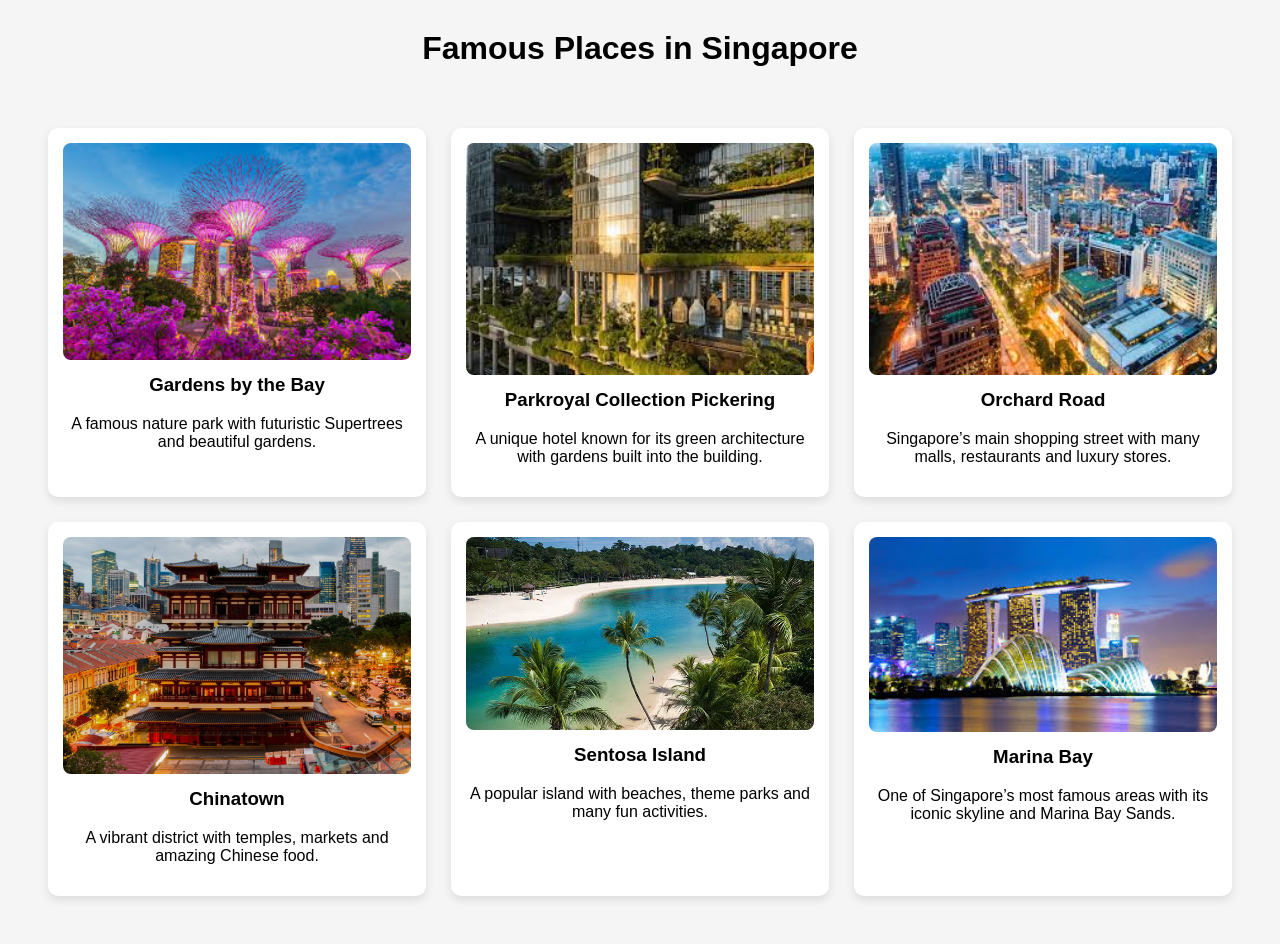
==== index.html @ ec0d8903 "Bilder Einfügen. Complexere Gestaltung mit ChatGPT" ====
<!DOCTYPE html>
<html lang="en"
<head>
<title>Places in Singapore</title>

<style>

body{
    font-family: Arial, sans-serif;
    text-align: center;
    background-color: #f5f5f5;
}

h1{
    margin-top: 30px;
}

.grid{
    display: grid;
    grid-template-columns: repeat(3, 1fr);
    gap: 25px;
    padding: 40px;
}

.place{
    background: white;
    padding: 15px;
    border-radius: 10px;
    box-shadow: 0px 4px 10px rgba(0,0,0,0.1);
}

.place img{
    width: 100%;
    border-radius: 8px;
    transition: transform 0.3s ease;
}

/* Hover effect */
.place img:hover{
    transform: scale(1.08);
}

h3{
    margin-top: 10px;
}

</style>

</head>

<body>

<h1>Famous Places in Singapore</h1>

<div class="grid">

<div class="place">
<img src="images/Garden-by-the-Bay.jpeg" alt="Gardens by the Bay">
<h3>Gardens by the Bay</h3>
<p>A famous nature park with futuristic Supertrees and beautiful gardens.</p>
</div>

<div class="place">
<img src="images/Parkroyal-Collection-Pickering.jpeg" alt="Parkroyal Collection Pickering">
<h3>Parkroyal Collection Pickering</h3>
<p>A unique hotel known for its green architecture with gardens built into the building.</p>
</div>

<div class="place">
<img src="images/Orchard-Road.jpeg" alt="Orchard Road">
<h3>Orchard Road</h3>
<p>Singapore’s main shopping street with many malls, restaurants and luxury stores.</p>
</div>

<div class="place">
<img src="images/Chinatown.jpg" alt="Chinatown">
<h3>Chinatown</h3>
<p>A vibrant district with temples, markets and amazing Chinese food.</p>
</div>

<div class="place">
<img src="images/Sentosa-Island.jpg.avif" alt="Sentosa Island">
<h3>Sentosa Island</h3>
<p>A popular island with beaches, theme parks and many fun activities.</p>
</div>

<div class="place">
<img src="images/Marina-Bay.jpeg" alt="Marina Bay">
<h3>Marina Bay</h3>
<p>One of Singapore’s most famous areas with its iconic skyline and Marina Bay Sands.</p>
</div>

</div>

</body>
</html>
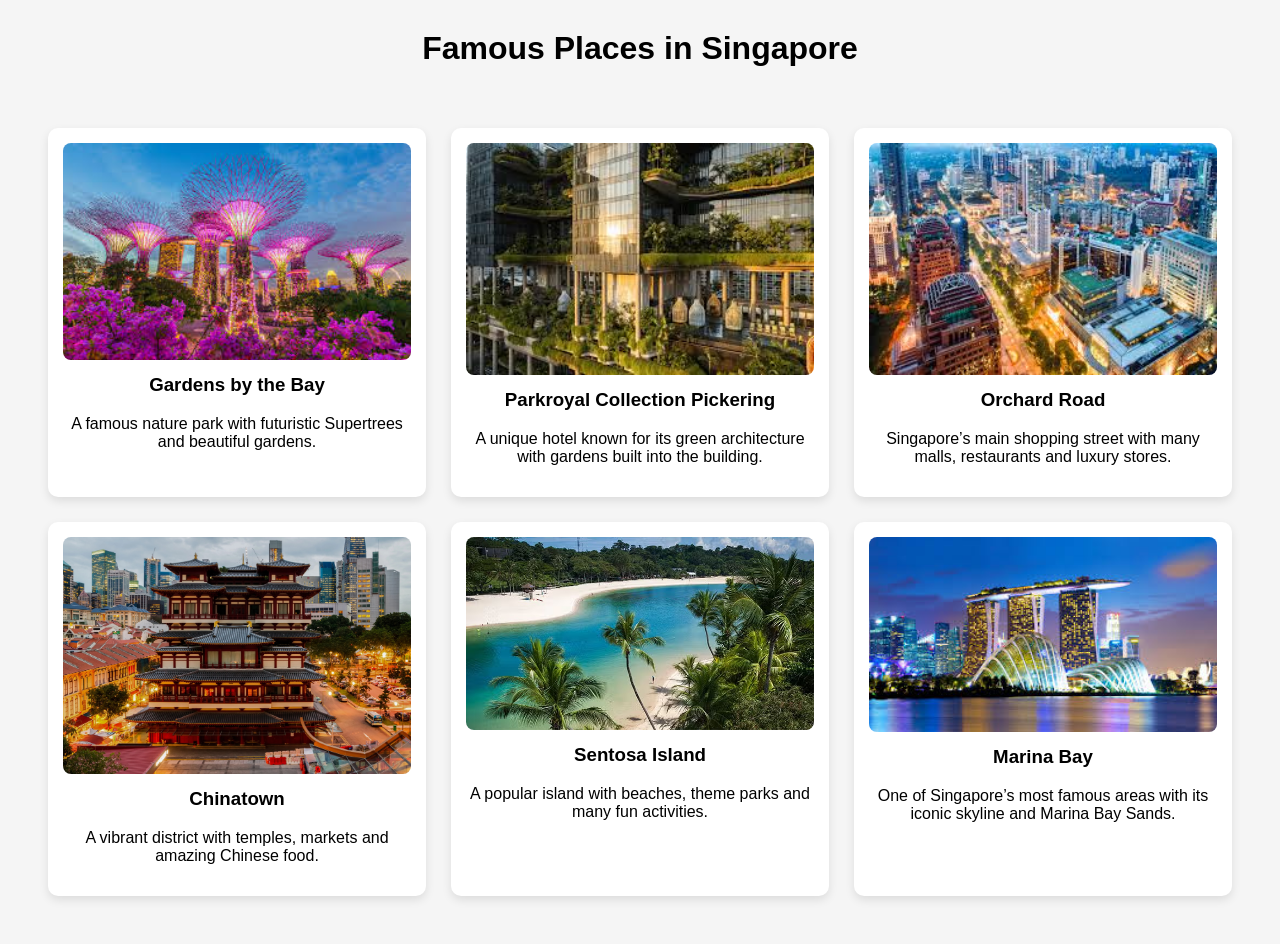
==== commit 3015490c: "creating a href for each picture, to open a new html each" ====
--- a/index.html
+++ b/index.html
@@ -1,50 +1,9 @@
 <!DOCTYPE html>
-<html lang="en"
+<html lang="en">
 <head>
 <title>Places in Singapore</title>
 
-<style>
-
-body{
-    font-family: Arial, sans-serif;
-    text-align: center;
-    background-color: #f5f5f5;
-}
-
-h1{
-    margin-top: 30px;
-}
-
-.grid{
-    display: grid;
-    grid-template-columns: repeat(3, 1fr);
-    gap: 25px;
-    padding: 40px;
-}
-
-.place{
-    background: white;
-    padding: 15px;
-    border-radius: 10px;
-    box-shadow: 0px 4px 10px rgba(0,0,0,0.1);
-}
-
-.place img{
-    width: 100%;
-    border-radius: 8px;
-    transition: transform 0.3s ease;
-}
-
-/* Hover effect */
-.place img:hover{
-    transform: scale(1.08);
-}
-
-h3{
-    margin-top: 10px;
-}
-
-</style>
+<link rel="stylesheet" href="style.css">
 
 </head>
 
@@ -55,40 +14,44 @@
 <div class="grid">
 
 <div class="place">
-<img src="images/Garden-by-the-Bay.jpeg" alt="Gardens by the Bay">
+<a href="garden-by-the-bay.html"><img src="images/Garden-by-the-Bay.jpeg" alt="Gardens by the Bay"></a>
 <h3>Gardens by the Bay</h3>
 <p>A famous nature park with futuristic Supertrees and beautiful gardens.</p>
 </div>
 
 <div class="place">
-<img src="images/Parkroyal-Collection-Pickering.jpeg" alt="Parkroyal Collection Pickering">
+<a href="parkroyal-collection-pickering.html"><img src="images/Parkroyal-Collection-Pickering.jpeg" alt="Parkroyal Collection Pickering"></a>
 <h3>Parkroyal Collection Pickering</h3>
 <p>A unique hotel known for its green architecture with gardens built into the building.</p>
 </div>
 
 <div class="place">
-<img src="images/Orchard-Road.jpeg" alt="Orchard Road">
+<a href="orchard-road.html"><img src="images/Orchard-Road.jpeg" alt="Orchard Road"></a>
 <h3>Orchard Road</h3>
 <p>Singapore’s main shopping street with many malls, restaurants and luxury stores.</p>
 </div>
 
 <div class="place">
-<img src="images/Chinatown.jpg" alt="Chinatown">
+<a href="chinatown.html"><img src="images/Chinatown.jpg" alt="Chinatown"></a>
 <h3>Chinatown</h3>
 <p>A vibrant district with temples, markets and amazing Chinese food.</p>
 </div>
 
 <div class="place">
-<img src="images/Sentosa-Island.jpg.avif" alt="Sentosa Island">
+<a href="sentosa-island.html"><img src="images/Sentosa-Island.jpg" alt="Sentosa Island"></a>
 <h3>Sentosa Island</h3>
 <p>A popular island with beaches, theme parks and many fun activities.</p>
 </div>
 
 <div class="place">
-<img src="images/Marina-Bay.jpeg" alt="Marina Bay">
+<a href="marina.html"><img src="images/Marina-Bay.jpeg" alt="Marina Bay"></a>
 <h3>Marina Bay</h3>
 <p>One of Singapore’s most famous areas with its iconic skyline and Marina Bay Sands.</p>
 </div>
+
+
+
+
 
 </div>
 
--- a/style.css
+++ b/style.css
@@ -0,0 +1,41 @@
+
+
+body{
+    font-family: Arial, sans-serif;
+    text-align: center;
+    background-color: #f5f5f5;
+}
+
+h1{
+    margin-top: 30px;
+}
+
+.grid{
+    display: grid;
+    grid-template-columns: repeat(3, 1fr);
+    gap: 25px;
+    padding: 40px;
+}
+
+.place{
+    background: white;
+    padding: 15px;
+    border-radius: 10px;
+    box-shadow: 0px 4px 10px rgba(0,0,0,0.1);
+}
+
+.place img{
+    width: 100%;
+    border-radius: 8px;
+    transition: transform 0.3s ease;
+}
+
+/* Hover effect */
+.place img:hover{
+    transform: scale(1.08);
+}
+
+h3{
+    margin-top: 10px;
+}
+
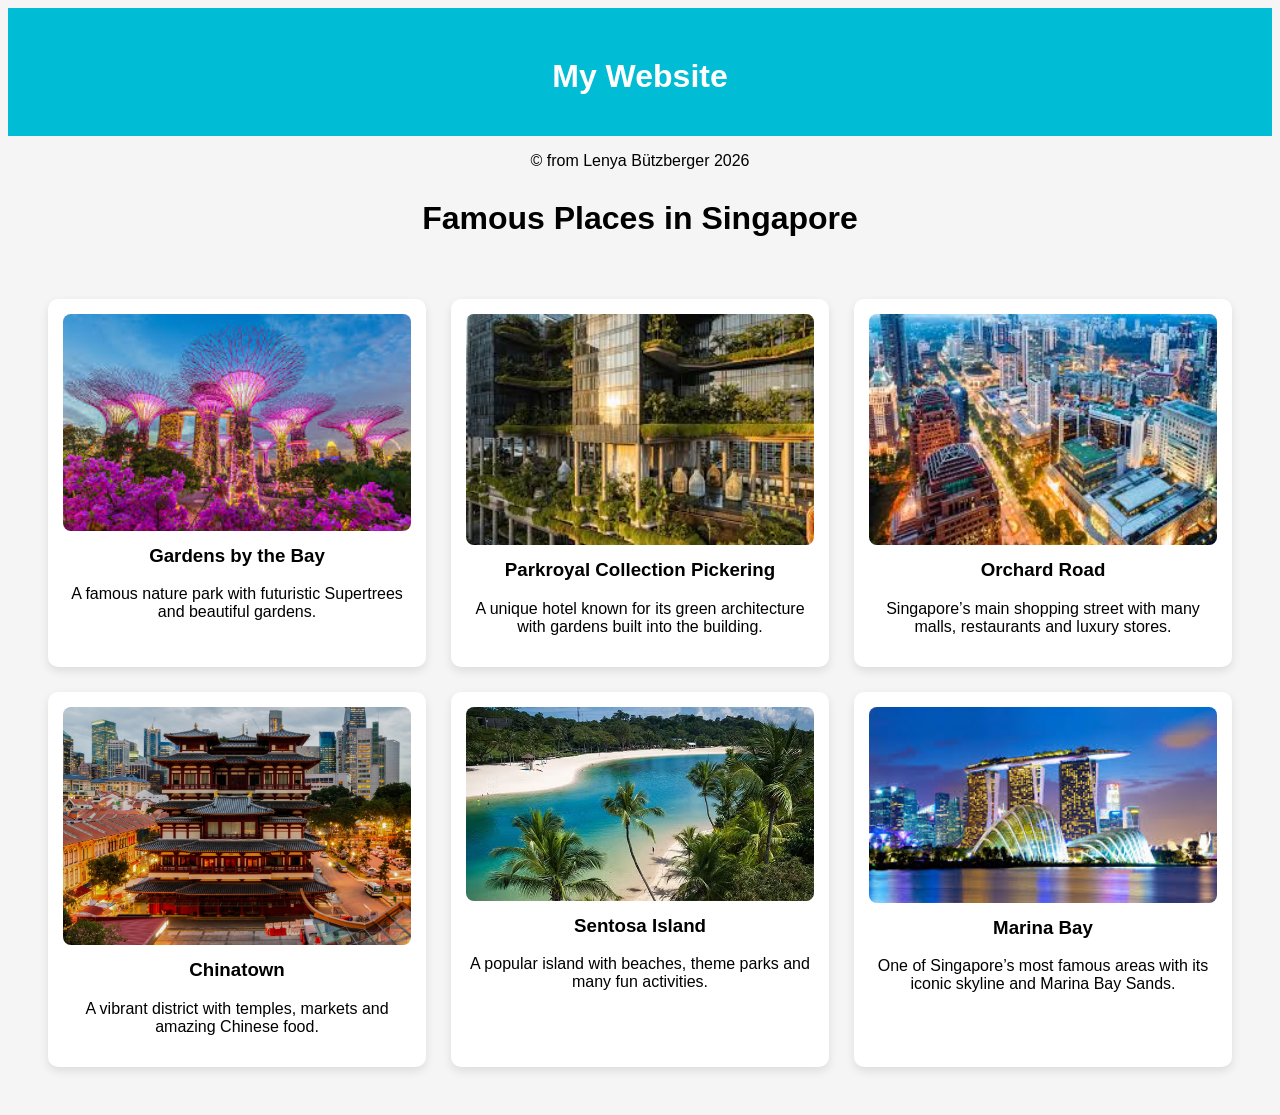
==== commit 63941026: "Adding footing and a header to the website" ====
--- a/index.html
+++ b/index.html
@@ -8,6 +8,13 @@
 </head>
 
 <body>
+<header>
+    <h1>My Website</h1>
+</header>
+
+<footer>
+    <p>© from Lenya Bützberger 2026</p>
+</footer>
 
 <h1>Famous Places in Singapore</h1>
 
--- a/style.css
+++ b/style.css
@@ -39,3 +39,9 @@
     margin-top: 10px;
 }
 
+header{
+    background-color:#00bcd4;
+    color:white;
+    padding:20px;
+    text-align:center;
+}
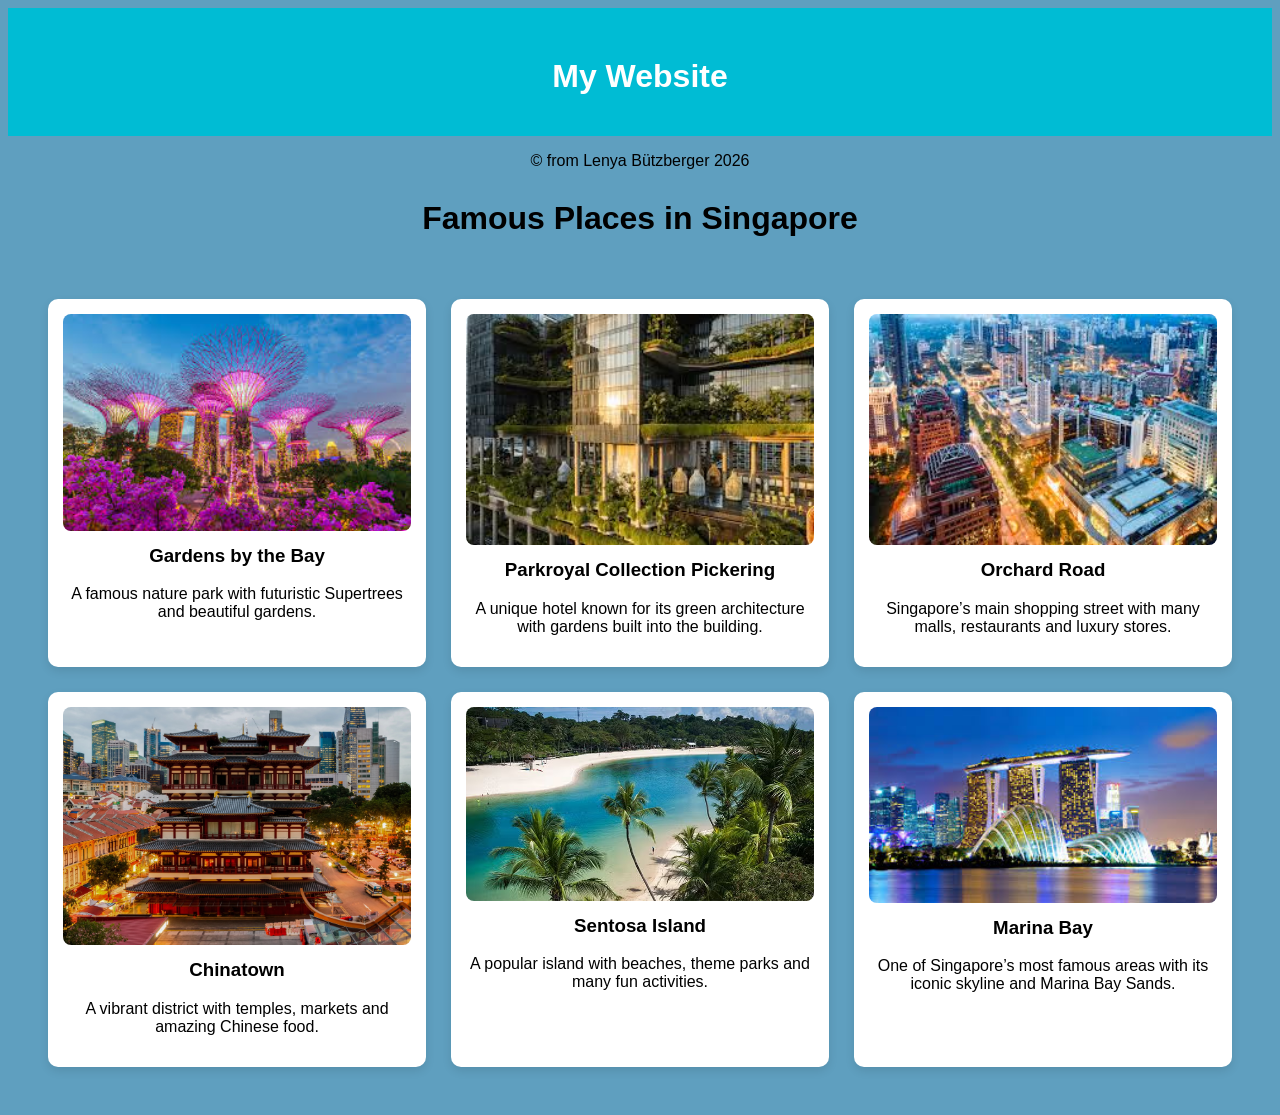
==== commit 36e60dfa: "Adding Read.me" ====
--- a/index.html
+++ b/index.html
@@ -3,7 +3,7 @@
 <head>
 <title>Places in Singapore</title>
 
-<link rel="stylesheet" href="style.css">
+<link rel="stylesheet" href="index-style.css">
 
 </head>
 
--- a/index-style.css
+++ b/index-style.css
@@ -0,0 +1,48 @@
+
+body{
+    font-family: Arial, sans-serif;
+    text-align: center;
+    background-color: #1975a3b1;
+}
+
+
+
+h1{
+    margin-top: 30px;
+}
+
+.grid{
+    display: grid;
+    grid-template-columns: repeat(3, 1fr);
+    gap: 25px;
+    padding: 40px;
+}
+
+.place{
+    background: white;
+    padding: 15px;
+    border-radius: 10px;
+    box-shadow: 0px 4px 10px rgba(0,0,0,0.1);
+}
+
+.place img{
+    width: 100%;
+    border-radius: 8px;
+    transition: transform 0.3s ease;
+}
+
+/* Hover effect */
+.place img:hover{
+    transform: scale(1.08);
+}
+
+h3{
+    margin-top: 10px;
+}
+
+header{
+    background-color:#00bcd4;
+    color:white;
+    padding:20px;
+    text-align:center;
+}
